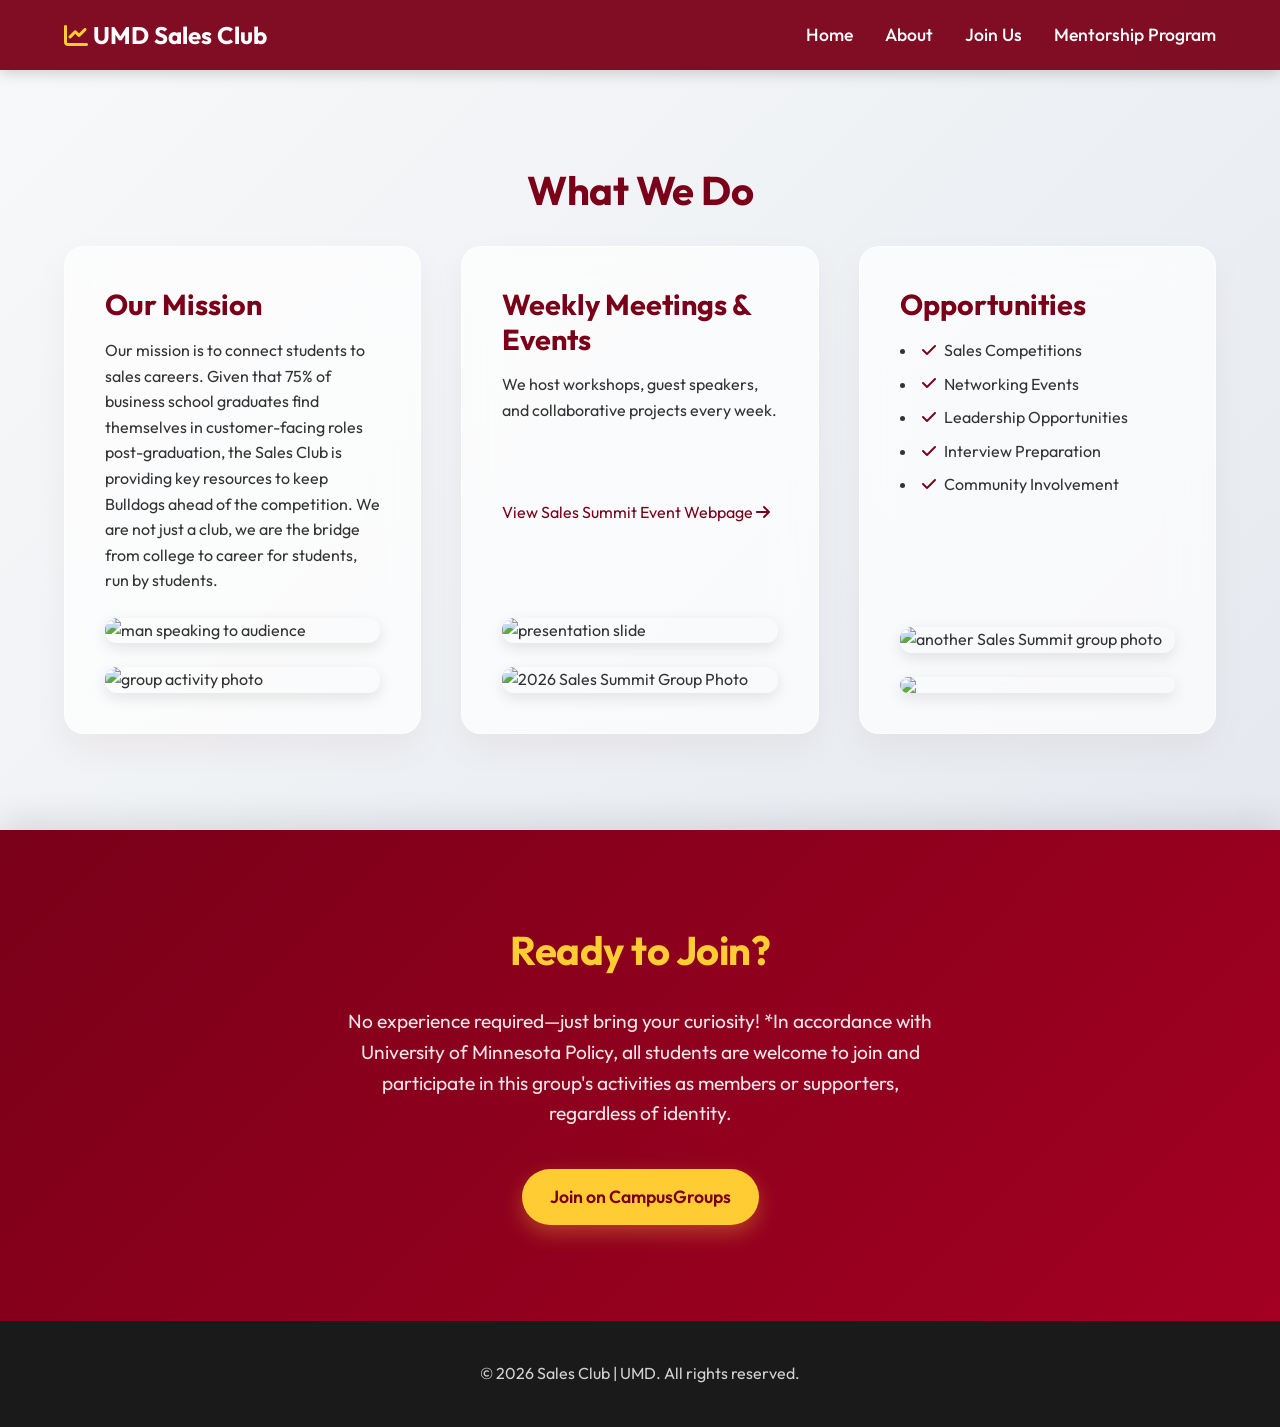
==== about.html @ 74e41758 "Add files via upload" ====
<!DOCTYPE html>
<html lang="en">

<head>
    <meta charset="UTF-8">
    <meta name="viewport" content="width=device-width, initial-scale=1.0">
    <title>UMD Sales Club | School Chapter</title>
    <!-- FontAwesome for Icons -->
    <link rel="stylesheet" href="https://cdnjs.cloudflare.com/ajax/libs/font-awesome/6.4.0/css/all.min.css">
    <link rel="stylesheet" href="style.css">
</head>

<body>

    <nav class="navbar">
        <div class="logo"><i class="fa-solid fa-chart-line"></i><span>UMD Sales Club</span></div>
        <ul class="nav-links">
            <li><a href="index.html">Home</a></li>
            <li><a href="about.html">About</a></li>
            <li><a href="contact.html">Join Us</a></li>
                    <li><a href="Mentorship.html">Mentorship Program</a></li>
        </ul>
    </nav>

  


<section id="about" class="section">
            <h2>What We Do</h2>
            <div class="grid">
                <div class="card glassmorphism">
                    <h3>Our Mission</h3>
                    <p>Our mission is to connect students to sales careers. Given that 75% of business school
                        graduates find themselves in customer-facing roles post-graduation, the Sales Club is providing
                        key
                        resources to keep Bulldogs ahead of the competition. We are not just a club, we are the bridge
                        from
                        college to career for students, run by students.</p>
                    <img src="Images/Screenshot 2026-04-12 at 2.25.46 PM.png" alt="man speaking to audience">
                    <img src="Images/IMG_9636.jpg" alt="group activity photo">
                </div>
                <div class="card glassmorphism">
                    <h3>Weekly Meetings & Events</h3>
                    <p>We host workshops, guest speakers, and collaborative projects every week.</p>
                    <p><a href="https://lsbesalessummit.com/" target="_blank"
                            style="margin-bottom: 1rem; display: inline-block;">View Sales Summit Event Webpage <i
                                class="fa-solid fa-arrow-right"></i></a></p>
                    <img src="Images/Screenshot 2026-04-12 at 2.25.19 PM.png" alt="presentation slide">
                    <img src="Images/IMG_9634.jpg" alt="2026 Sales Summit Group Photo">
                </div>
                <div class="card glassmorphism">
                    <h3>Opportunities</h3>
                    <ul>
                        <li><i class="fa-solid fa-check" style="color: var(--umd-maroon); margin-right: 5px;"></i> Sales
                            Competitions</li>
                        <li><i class="fa-solid fa-check" style="color: var(--umd-maroon); margin-right: 5px;"></i>
                            Networking Events</li>
                        <li><i class="fa-solid fa-check" style="color: var(--umd-maroon); margin-right: 5px;"></i>
                            Leadership Opportunities</li>
                        <li><i class="fa-solid fa-check" style="color: var(--umd-maroon); margin-right: 5px;"></i>
                            Interview Preparation</li>
                        <li><i class="fa-solid fa-check" style="color: var(--umd-maroon); margin-right: 5px;"></i>
                            Community Involvement</li>
    
                    </ul>
                    <img src="Images/IMG_9635.jpg" alt="another Sales Summit group photo">
                    <img src="Images/IMG_9637.jpg"
             
                </div>
            </div>
        </section>

        <section id="cta" class="cta">
            <h2>Ready to Join?</h2>
            <p>No experience required—just bring your curiosity! *In accordance with University of Minnesota Policy, all
                students are welcome to join and participate in this group's activities as members or supporters,
                regardless of identity.</p>
            <a href="https://duluthumn.campusgroups.com/feeds?type=club&type_id=35590&tab=about"
                class="btn btn-secondary">Join on CampusGroups</a>
        </section>
    </main>

    <footer>
        <p>&copy; 2026 Sales Club | UMD. All rights reserved.</p>
    </footer>

</body>

</html>
---- style.css ----
/* =========================================
   Global & Base Styles
========================================= */

@import url('https://fonts.googleapis.com/css2?family=Outfit:wght@400;500;600;700&display=swap');

:root {
    --umd-maroon: #7A0019;
    --umd-gold: #FFCC33;
    --text-dark: #333333;
    --text-light: #f8f9fa;
    --bg-light: #f8f9fa;
    --bg-gradient: linear-gradient(135deg, #f8f9fa 0%, #e0e5ec 100%);
    --card-bg: rgba(255, 255, 255, 0.7);
}

* {
    margin: 0;
    padding: 0;
    box-sizing: border-box;
    font-family: 'Outfit', sans-serif;
}

body {
    line-height: 1.6;
    color: var(--text-dark);
    background: var(--bg-gradient);
    min-height: 100vh;
    scroll-behavior: smooth;
    display: flex;
    flex-direction: column;
}

main {
    flex-grow: 1;
}

/* Link Styling */
a {
    color: var(--umd-maroon);
    text-decoration: none;
    transition: color 0.3s, transform 0.3s;
}

a:hover {
    color: var(--umd-gold);
}

/* =========================================
   Typography
========================================= */

h1, h2, h3, h4, h5, h6 {
    color: var(--umd-maroon);
    line-height: 1.2;
    margin-bottom: 1rem;
}

h2 {
    font-size: 2.5rem;
    font-weight: 700;
    text-align: center;
    margin-bottom: 2rem;
    letter-spacing: -0.5px;
}

/* =========================================
   Utility Classes
========================================= */

.glassmorphism {
    background: var(--card-bg);
    backdrop-filter: blur(20px);
    -webkit-backdrop-filter: blur(20px);
    border: 1px solid rgba(255, 255, 255, 0.6);
    border-radius: 20px;
    box-shadow: 0 15px 35px rgba(122, 0, 25, 0.05);
}

/* =========================================
   Navbar
========================================= */

.navbar {
    display: flex;
    justify-content: space-between;
    align-items: center;
    padding: 1rem 5%;
    background: rgba(122, 0, 25, 0.95);
    backdrop-filter: blur(10px);
    -webkit-backdrop-filter: blur(10px);
    box-shadow: 0 2px 15px rgba(0, 0, 0, 0.2);
    position: sticky;
    top: 0;
    z-index: 1000;
}

.logo {
    font-size: 1.5rem;
    font-weight: 700;
    color: var(--umd-gold);
}

.logo span {
    color: #fff;
    margin-left: 5px;
}

.nav-links {
    display: flex;
    list-style: none;
}

.nav-links li a {
    color: #fff;
    margin-left: 2rem;
    font-weight: 500;
    font-size: 1.1rem;
    position: relative;
    padding: 5px 0;
}

.nav-links li a::after {
    content: '';
    position: absolute;
    width: 0;
    height: 2px;
    bottom: 0;
    left: 0;
    background-color: var(--umd-gold);
    transition: width 0.3s ease;
}

.nav-links li a:hover {
    color: var(--umd-gold);
}

.nav-links li a:hover::after {
    width: 100%;
}

/* =========================================
   Buttons
========================================= */

.btn, .contact-btn, .social-btn {
    display: inline-flex;
    align-items: center;
    justify-content: center;
    gap: 12px;
    padding: 14px 28px;
    border-radius: 30px;
    text-decoration: none;
    font-weight: 600;
    font-size: 1.1rem;
    transition: all 0.4s cubic-bezier(0.175, 0.885, 0.32, 1.275);
    cursor: pointer;
    border: none;
}

.btn-primary, .primary-gradient {
    background: linear-gradient(135deg, #7A0019 0%, #a30022 100%);
    color: white !important;
    box-shadow: 0 8px 20px rgba(122, 0, 25, 0.2);
}

.btn-primary:hover, .primary-gradient:hover {
    background: linear-gradient(135deg, #a30022 0%, #7A0019 100%);
    transform: translateY(-3px) scale(1.05);
    box-shadow: 0 12px 25px rgba(122, 0, 25, 0.3);
}

.btn-secondary {
    background: var(--umd-gold);
    color: var(--umd-maroon) !important;
    box-shadow: 0 8px 20px rgba(255, 204, 51, 0.3);
}

.btn-secondary:hover {
    background: #ffdb70;
    transform: translateY(-3px) scale(1.05);
    box-shadow: 0 12px 25px rgba(255, 204, 51, 0.4);
}

/* =========================================
   Hero Section
========================================= */

.hero {
    min-height: 80vh;
    background: var(--umd-maroon);
    display: flex;
    align-items: center;
    justify-content: flex-start;
    padding: 0 10%;
    color: #fff;
    position: relative;
    overflow: hidden;
}

.hero-content {
    max-width: 600px;
    animation: fadeIn 1s ease-out forwards;
    z-index: 10;
}

@keyframes fadeIn {
    from { opacity: 0; transform: translateY(20px); }
    to { opacity: 1; transform: translateY(0); }
}

.hero-content h1 {
    font-size: 4.5rem;
    color: #fff;
    margin-bottom: 20px;
    line-height: 1.1;
    letter-spacing: -1px;
}

.hero-content p {
    font-size: 1.25rem;
    margin-bottom: 30px;
    color: rgba(255,255,255,0.9);
    line-height: 1.8;
}

.hero-logo {
    position: absolute;
    right: 10%;
    top: 50%;
    transform: translateY(-50%);
    width: 500px;
    height: auto;
    border-radius: 10px;
    box-shadow: 0 5px 15px rgba(0,0,0,0.2);
}

.hero-buttons {
    display: flex;
    gap: 1rem;
    flex-wrap: wrap;
}

/* =========================================
   Content Sections
========================================= */

.section {
    padding: 6rem 5%;
}

.grid {
    display: grid;
    grid-template-columns: repeat(auto-fit, minmax(320px, 1fr));
    gap: 2.5rem;
    max-width: 1200px;
    margin: 0 auto;
}

.card {
    padding: 2.5rem;
    display: flex;
    flex-direction: column;
    transition: transform 0.4s cubic-bezier(0.175, 0.885, 0.32, 1.275), box-shadow 0.4s ease;
}

.card:hover {
    transform: translateY(-10px);
    box-shadow: 0 25px 45px rgba(122, 0, 25, 0.12);
}

.card h3 {
    font-size: 1.8rem;
    color: var(--umd-maroon);
    margin-bottom: 1rem;
}

.card p {
    color: var(--text-dark);
    margin-bottom: 1.5rem;
    flex-grow: 1;
}

.card ul {
    list-style-position: inside;
    margin-bottom: 1.5rem;
    color: var(--text-dark);
    flex-grow: 1;
}

.card ul li {
    margin-bottom: 0.5rem;
}

.card img {
    width: 100%;
    height: auto;
    border-radius: 12px;
    box-shadow: 0 5px 15px rgba(0,0,0,0.1);
    margin-bottom: 1.5rem;
    transition: transform 0.3s;
}

.card iframe,
.card .responsive-video {
    width: 100%;
    max-width: 100%;
    aspect-ratio: 16 / 9;
    border-radius: 12px;
    margin-bottom: 1.5rem;
}

.card img:last-child {
    margin-bottom: 0;
}

.card img:hover {
    transform: scale(1.03);
}

/* =========================================
   Call To Action (CTA)
========================================= */

.cta {
    background: linear-gradient(135deg, #7A0019 0%, #a30022 100%);
    padding: 6rem 10%;
    text-align: center;
    color: #fff;
    box-shadow: 0 -10px 30px rgba(0,0,0,0.1);
}

.cta h2 {
    color: var(--umd-gold);
}

.cta p {
    font-size: 1.2rem;
    margin-bottom: 2.5rem;
    color: rgba(255,255,255,0.9);
    max-width: 600px;
    margin-left: auto;
    margin-right: auto;
}

/* =========================================
   Footer
========================================= */

footer {
    background: #1a1a1a;
    color: #fff;
    text-align: center;
    padding: 2.5rem;
    font-size: 1rem;
}

footer p {
    opacity: 0.8;
}

/* =========================================
   Contact Page Specific
========================================= */

.contact-section {
    padding: 6rem 5%;
    text-align: center;
}

.contact-header {
    margin-bottom: 4rem;
}

.contact-title {
    font-size: 3.5rem;
    color: var(--umd-maroon);
}

.contact-subtitle {
    font-size: 1.25rem;
    color: var(--text-dark);
    max-width: 600px;
    margin: 0 auto;
}

.contact-grid {
    display: grid;
    grid-template-columns: repeat(auto-fit, minmax(320px, 1fr));
    gap: 2.5rem;
    max-width: 1000px;
    margin: 0 auto;
}

.contact-card {
    padding: 3rem 2.5rem;
    display: flex;
    flex-direction: column;
    align-items: center;
    transition: transform 0.4s cubic-bezier(0.175, 0.885, 0.32, 1.275), box-shadow 0.4s ease;
}

.contact-card:hover {
    transform: translateY(-10px);
    box-shadow: 0 25px 45px rgba(122, 0, 25, 0.12);
}

.card-icon {
    font-size: 2.5rem;
    color: var(--umd-gold);
    margin-bottom: 1.5rem;
    background: var(--umd-maroon);
    width: 80px;
    height: 80px;
    line-height: 80px;
    border-radius: 50%;
    display: flex;
    align-items: center;
    justify-content: center;
    box-shadow: 0 10px 20px rgba(122, 0, 25, 0.2);
}

.social-links-list {
    list-style: none;
    padding: 0;
    width: 100%;
    display: flex;
    flex-direction: column;
    gap: 1rem;
    margin: 0;
}

.linkedin-btn {
    background-color: #0077b5;
    color: white !important;
    box-shadow: 0 6px 15px rgba(0, 119, 181, 0.2);
}

.linkedin-btn:hover {
    background-color: #005582;
    transform: translateY(-3px) scale(1.05);
    box-shadow: 0 10px 20px rgba(0, 119, 181, 0.3);
}

.instagram-btn {
    background: linear-gradient(45deg, #f09433 0%, #e6683c 25%, #dc2743 50%, #cc2366 75%, #bc1888 100%);
    color: white !important;
    box-shadow: 0 6px 15px rgba(220, 39, 67, 0.2);
}

.instagram-btn:hover {
    filter: brightness(1.1);
    transform: translateY(-3px) scale(1.05);
    box-shadow: 0 10px 20px rgba(220, 39, 67, 0.3);
}
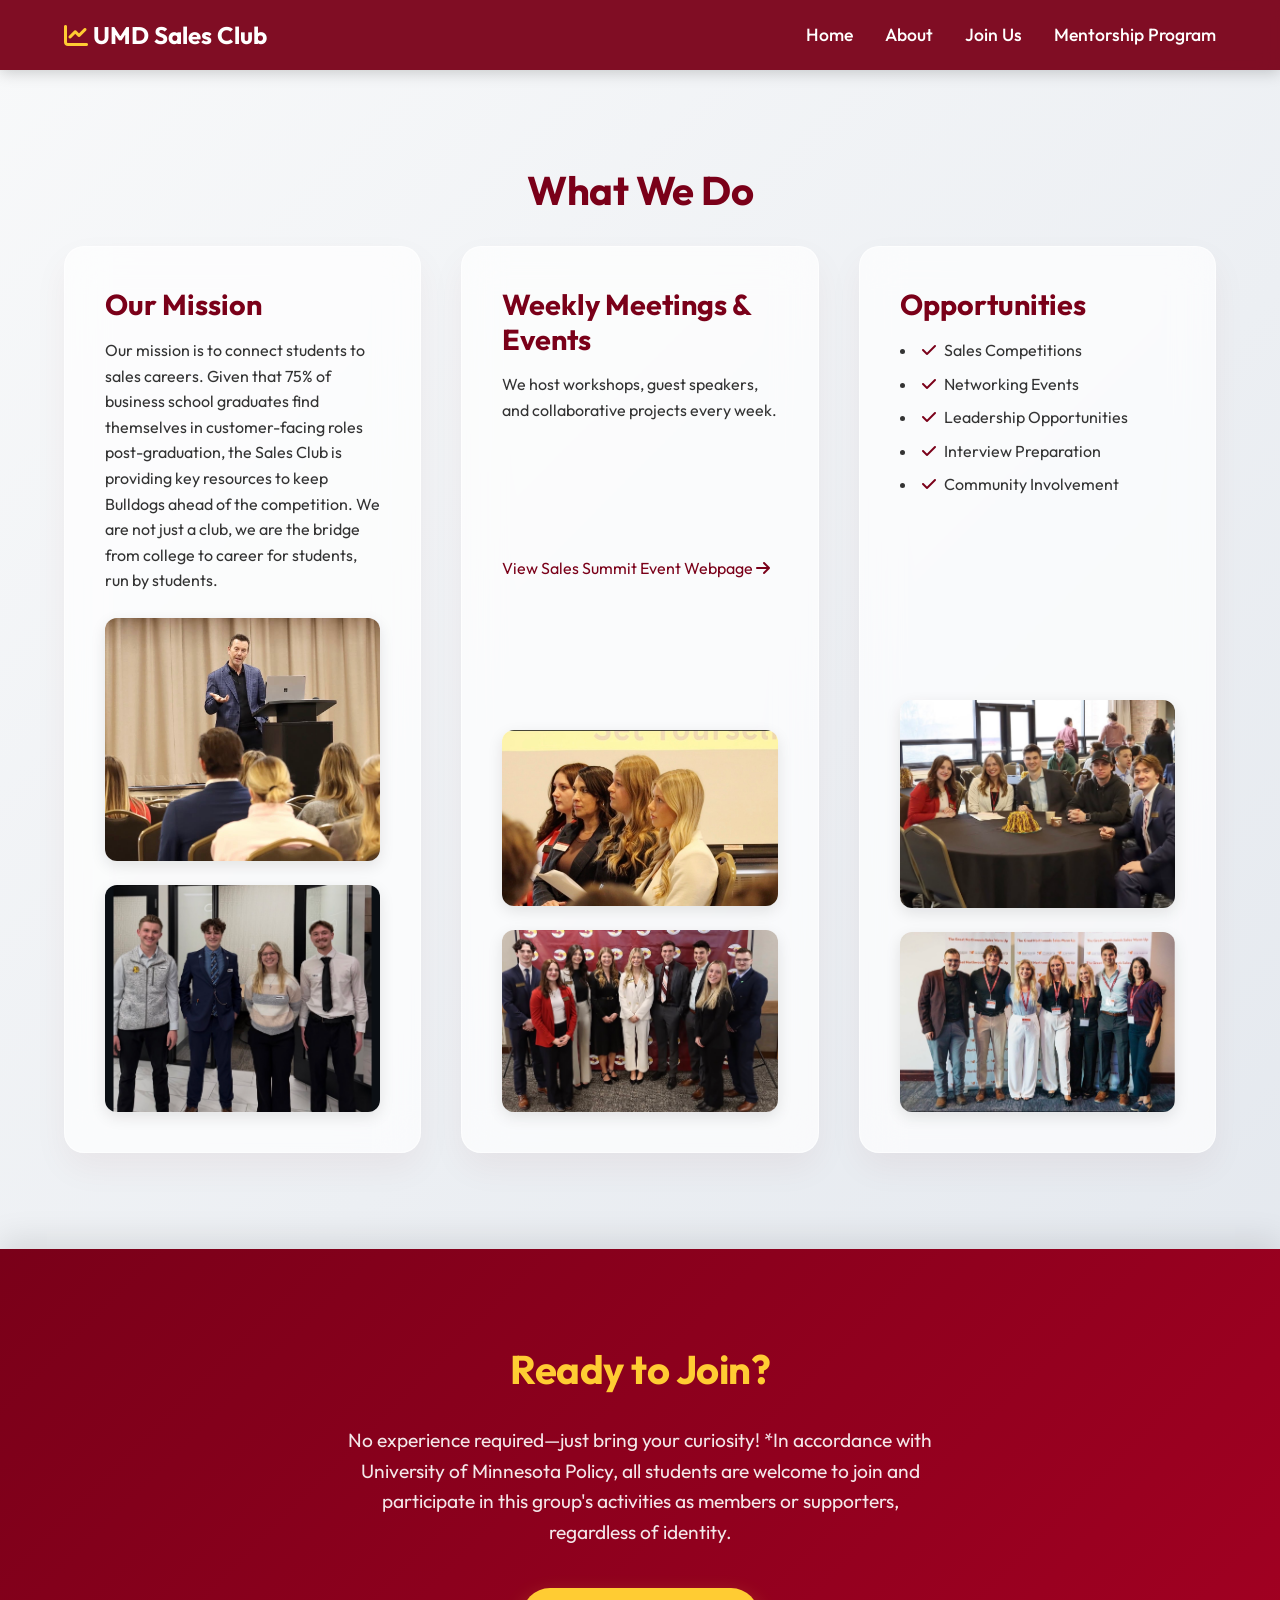
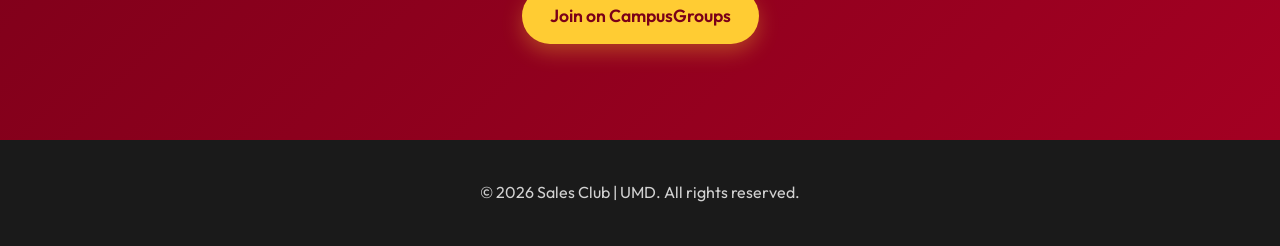
==== commit b5e0e3ee: "Update about.html" ====
--- a/about.html
+++ b/about.html
@@ -37,7 +37,7 @@
                         resources to keep Bulldogs ahead of the competition. We are not just a club, we are the bridge
                         from
                         college to career for students, run by students.</p>
-                    <img src="Images/Screenshot 2026-04-12 at 2.25.46 PM.png" alt="man speaking to audience">
+                    <img src="Images/IMG_9700.jpg" alt="man speaking to audience">
                     <img src="Images/IMG_9636.jpg" alt="group activity photo">
                 </div>
                 <div class="card glassmorphism">
@@ -46,7 +46,7 @@
                     <p><a href="https://lsbesalessummit.com/" target="_blank"
                             style="margin-bottom: 1rem; display: inline-block;">View Sales Summit Event Webpage <i
                                 class="fa-solid fa-arrow-right"></i></a></p>
-                    <img src="Images/Screenshot 2026-04-12 at 2.25.19 PM.png" alt="presentation slide">
+                    <img src="Images/IMG_9701.jpg" alt="presentation slide">
                     <img src="Images/IMG_9634.jpg" alt="2026 Sales Summit Group Photo">
                 </div>
                 <div class="card glassmorphism">
--- a/style.css
+++ b/style.css
@@ -452,4 +452,4 @@
     filter: brightness(1.1);
     transform: translateY(-3px) scale(1.05);
     box-shadow: 0 10px 20px rgba(220, 39, 67, 0.3);
-}+}
